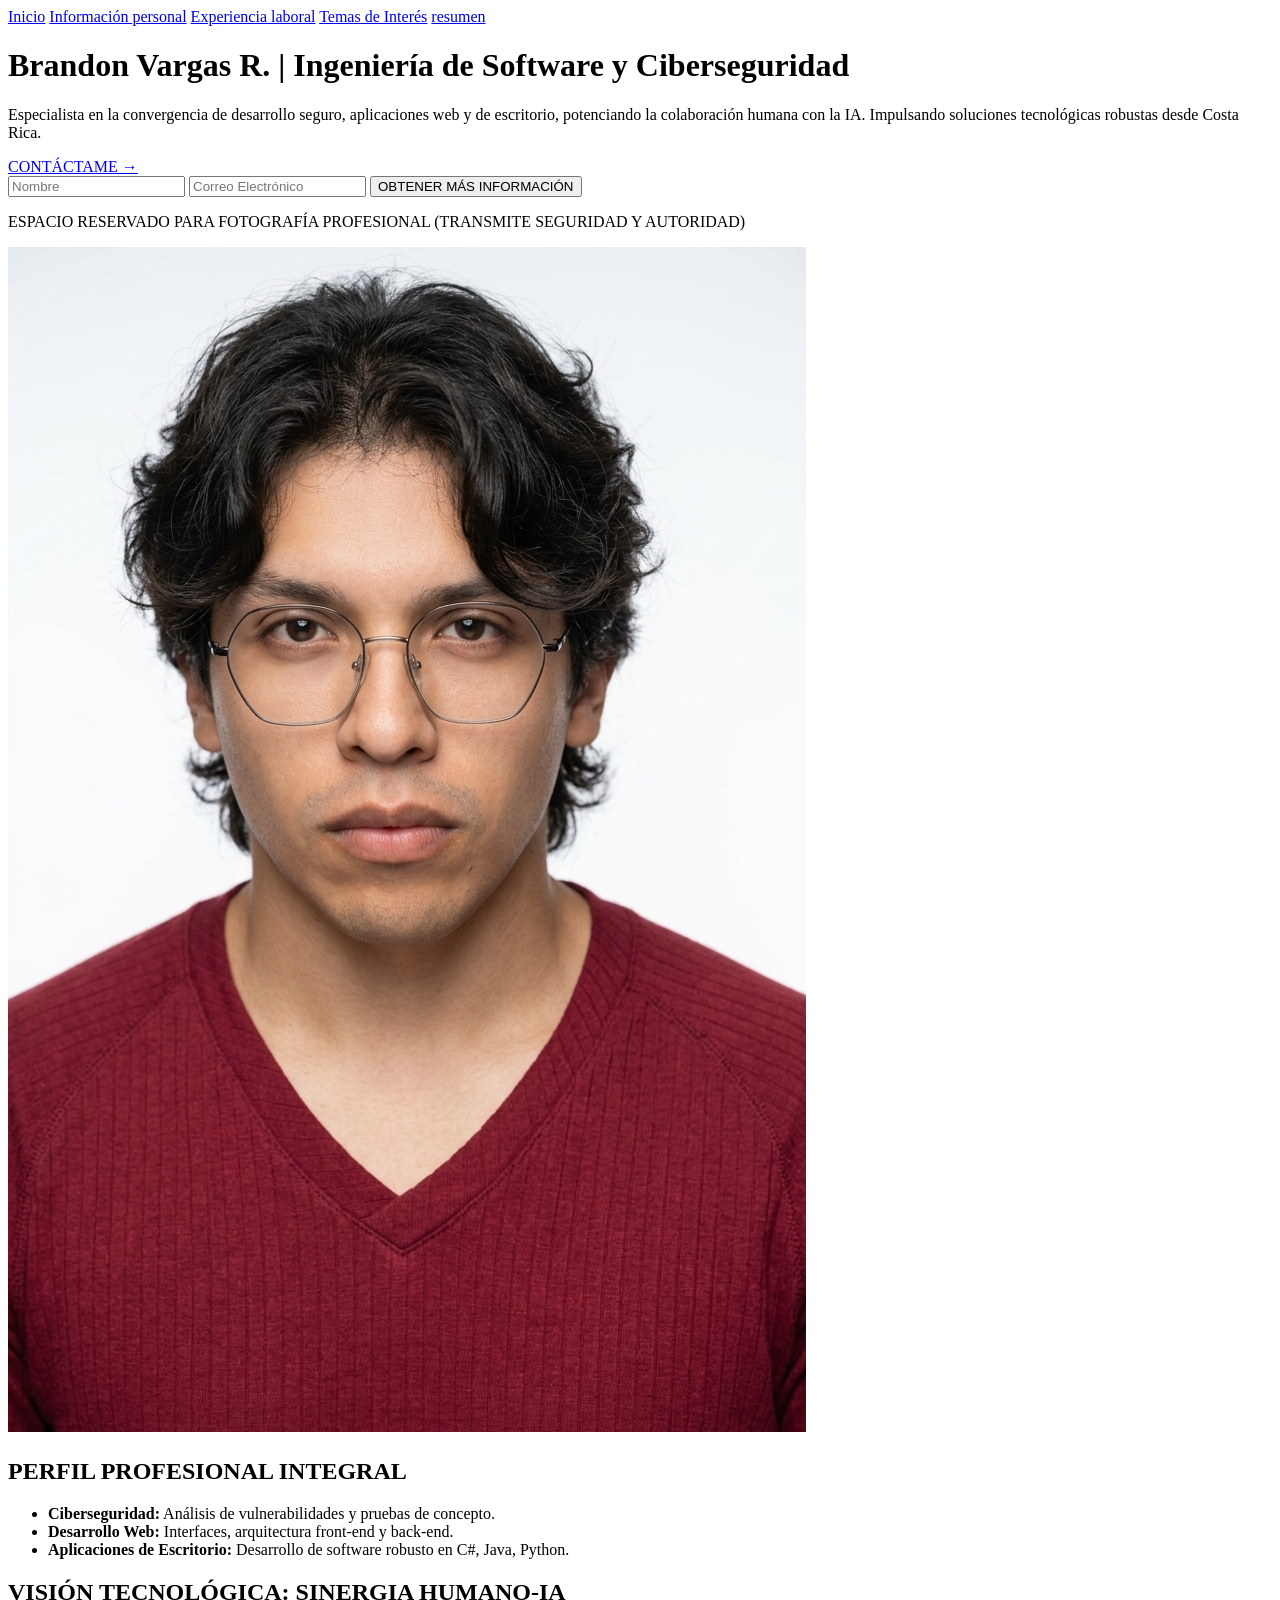
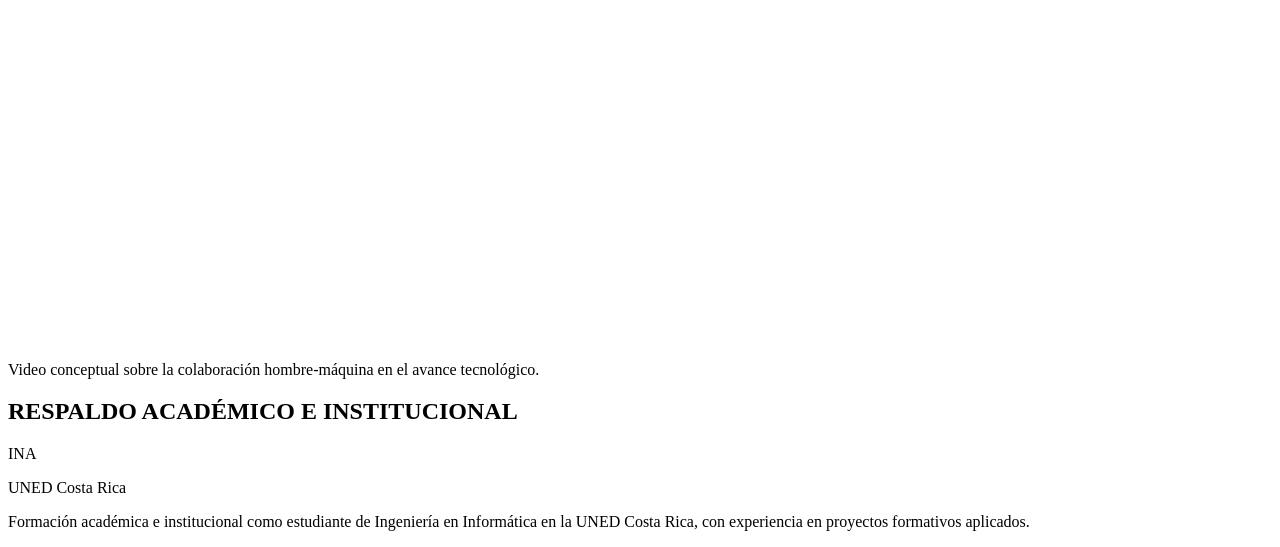
==== paginas/index.html @ bed2df45 "subi las paginas en blanco y solo index conm la informacion solicitada" ====
<!DOCTYPE html>
<html lang="es">
<head>
    <meta charset="UTF-8">
    <title>Inicio - Brandon Vargas R.</title>
</head>
<body>

    <nav>
        <a href="inicio.html">Inicio</a>
        <a href="informacion_personal.html">Información personal</a>
        <a href="experiencia_laboral.html">Experiencia laboral</a>
        <a href="temas_interes.html">Temas de Interés</a>
        <a href="resumen.html">resumen</a>
    </nav>

    <header>
        <div>
            <h1>Brandon Vargas R. | Ingeniería de Software y Ciberseguridad</h1>
            <p>Especialista en la convergencia de desarrollo seguro, aplicaciones web y de escritorio, potenciando la colaboración humana con la IA. Impulsando soluciones tecnológicas robustas desde Costa Rica.</p>

            <a href="informacion_personal.html">CONTÁCTAME →</a>

            <form>
                <input type="text" name="nombre" placeholder="Nombre">
                <input type="email" name="correo" placeholder="Correo Electrónico">
                <button type="submit">OBTENER MÁS INFORMACIÓN</button>
            </form>
        </div>

        <div>
            <p>ESPACIO RESERVADO PARA FOTOGRAFÍA PROFESIONAL (TRANSMITE SEGURIDAD Y AUTORIDAD)</p>
            <img src="../multimedia/Curriculum1.png" alt="Fotografía de Brandon Vargas R.">
        </div>
    </header>

    <section>
        <h2>PERFIL PROFESIONAL INTEGRAL</h2>
        <ul>
            <li><strong>Ciberseguridad:</strong> Análisis de vulnerabilidades y pruebas de concepto.</li>
            <li><strong>Desarrollo Web:</strong> Interfaces, arquitectura front-end y back-end.</li>
            <li><strong>Aplicaciones de Escritorio:</strong> Desarrollo de software robusto en C#, Java, Python.</li>
        </ul>
    </section>

    <section>
        <h2>VISIÓN TECNOLÓGICA: SINERGIA HUMANO-IA</h2>
        <iframe width="560" height="315" src="https://www.youtube.com/embed/2tpN3hQ4RMc" title="Video conceptual sobre la colaboración hombre-máquina" frameborder="0" allowfullscreen></iframe>
        <p>Video conceptual sobre la colaboración hombre-máquina en el avance tecnológico.</p>
    </section>

    <section>
        <h2>RESPALDO ACADÉMICO E INSTITUCIONAL</h2>
        <p>INA</p>
        <p>UNED Costa Rica</p>
        <p>Formación académica e institucional como estudiante de Ingeniería en Informática en la UNED Costa Rica, con experiencia en proyectos formativos aplicados.</p>
    </section>

</body>
</html>
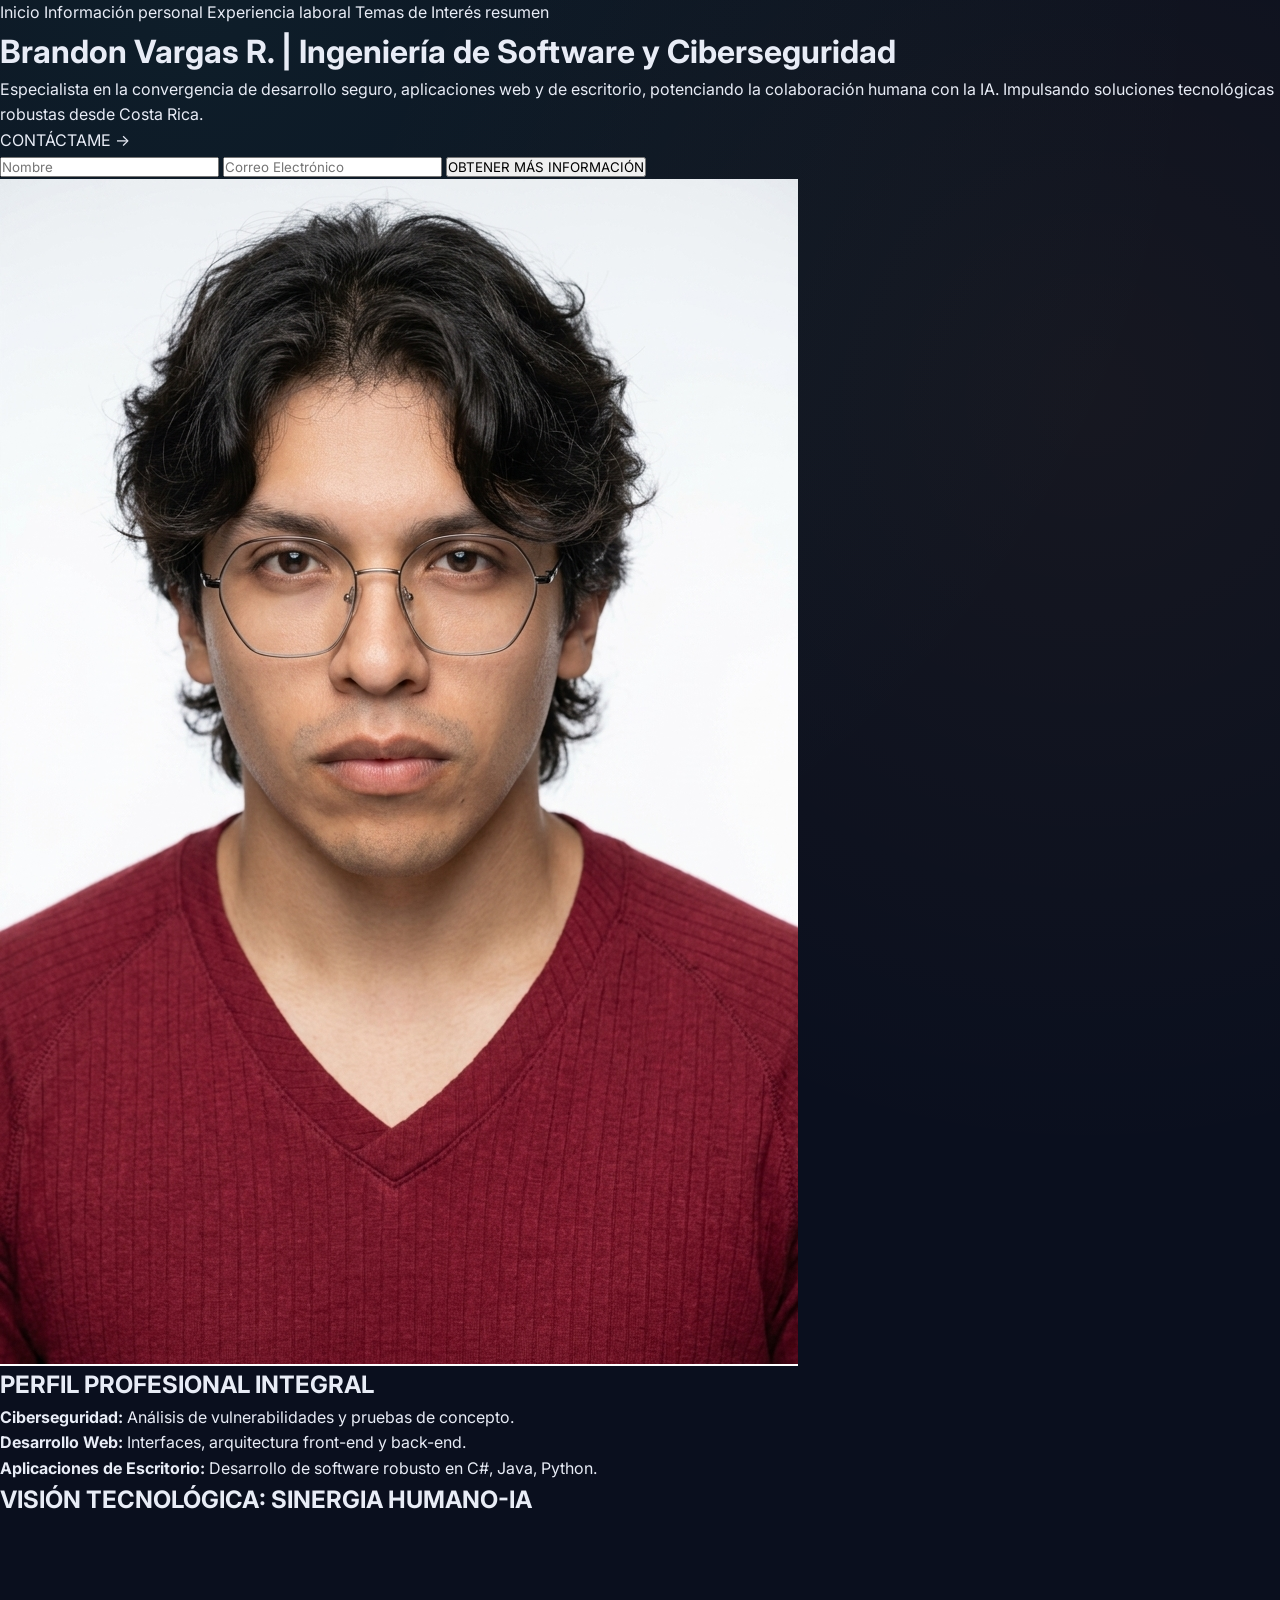
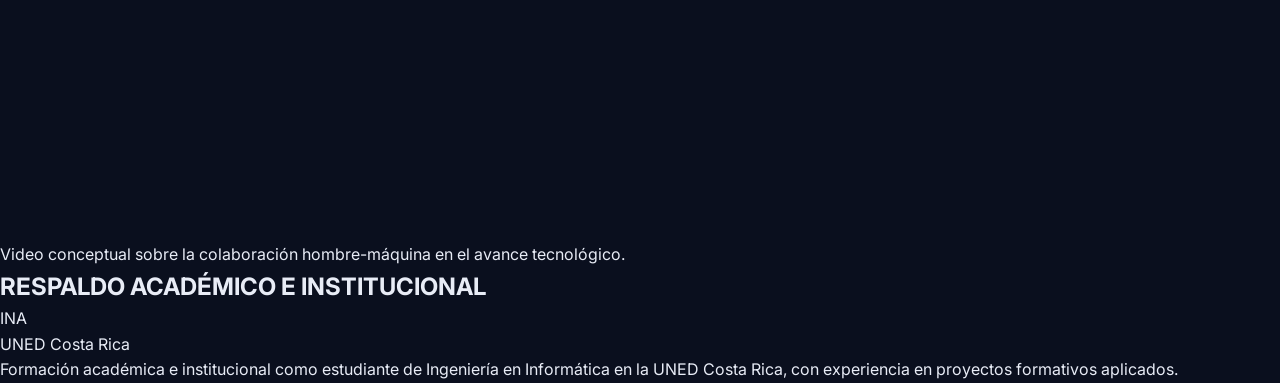
==== commit 4f3540a0: "primeras modificaciones de visualizacion con CSS" ====
--- a/paginas/index.html
+++ b/paginas/index.html
@@ -3,6 +3,7 @@
 <head>
     <meta charset="UTF-8">
     <title>Inicio - Brandon Vargas R.</title>
+    <link rel="stylesheet" href="../estilos/paraIndex.css">
 </head>
 <body>
 
@@ -29,7 +30,7 @@
         </div>
 
         <div>
-            <p>ESPACIO RESERVADO PARA FOTOGRAFÍA PROFESIONAL (TRANSMITE SEGURIDAD Y AUTORIDAD)</p>
+            
             <img src="../multimedia/Curriculum1.png" alt="Fotografía de Brandon Vargas R.">
         </div>
     </header>
--- a/estilos/paraIndex.css
+++ b/estilos/paraIndex.css
@@ -0,0 +1,70 @@
+@import url('https://fonts.googleapis.com/css2?family=Space+Grotesk:wght@500;600;700&family=Inter:wght@400;500;600&family=JetBrains+Mono:wght@400;500&display=swap');
+
+:root {
+    /* Color */
+    --bg: #0A0F1E;
+    --surface: #101830;
+    --surface-alt: #0D1428;
+    --border: rgba(148, 163, 200, 0.16);
+    --text: #E8ECF6;
+    --text-muted: #8D97AE;
+    --accent-cyan: #46E0C4;
+    --accent-cyan-dim: rgba(70, 224, 196, 0.14);
+    --accent-amber: #FFB454;
+
+    /* Tipografía */
+    --font-display: 'Space Grotesk', 'Segoe UI', sans-serif;
+    --font-body: 'Inter', 'Segoe UI', sans-serif;
+    --font-mono: 'JetBrains Mono', 'Courier New', monospace;
+
+    /* Layout */
+    --max-width: 1120px;
+    --radius: 4px;
+}
+
+/* ---------- Reset base ---------- */
+* {
+    box-sizing: border-box;
+    margin: 0;
+    padding: 0;
+}
+
+html {
+    scroll-behavior: smooth;
+}
+
+body {
+    background-color: var(--bg);
+    background-image:
+        radial-gradient(circle at 15% 0%, rgba(70, 224, 196, 0.07), transparent 45%),
+        radial-gradient(circle at 85% 20%, rgba(255, 180, 84, 0.05), transparent 40%);
+    color: var(--text);
+    font-family: var(--font-body);
+    font-size: 16px;
+    line-height: 1.6;
+    -webkit-font-smoothing: antialiased;
+}
+
+a {
+    color: inherit;
+    text-decoration: none;
+}
+
+ul {
+    list-style: none;
+}
+
+img {
+    max-width: 100%;
+    display: block;
+}
+
+button, input {
+    font-family: inherit;
+}
+
+:focus-visible {
+    outline: 2px solid var(--accent-cyan);
+    outline-offset: 3px;
+}
+
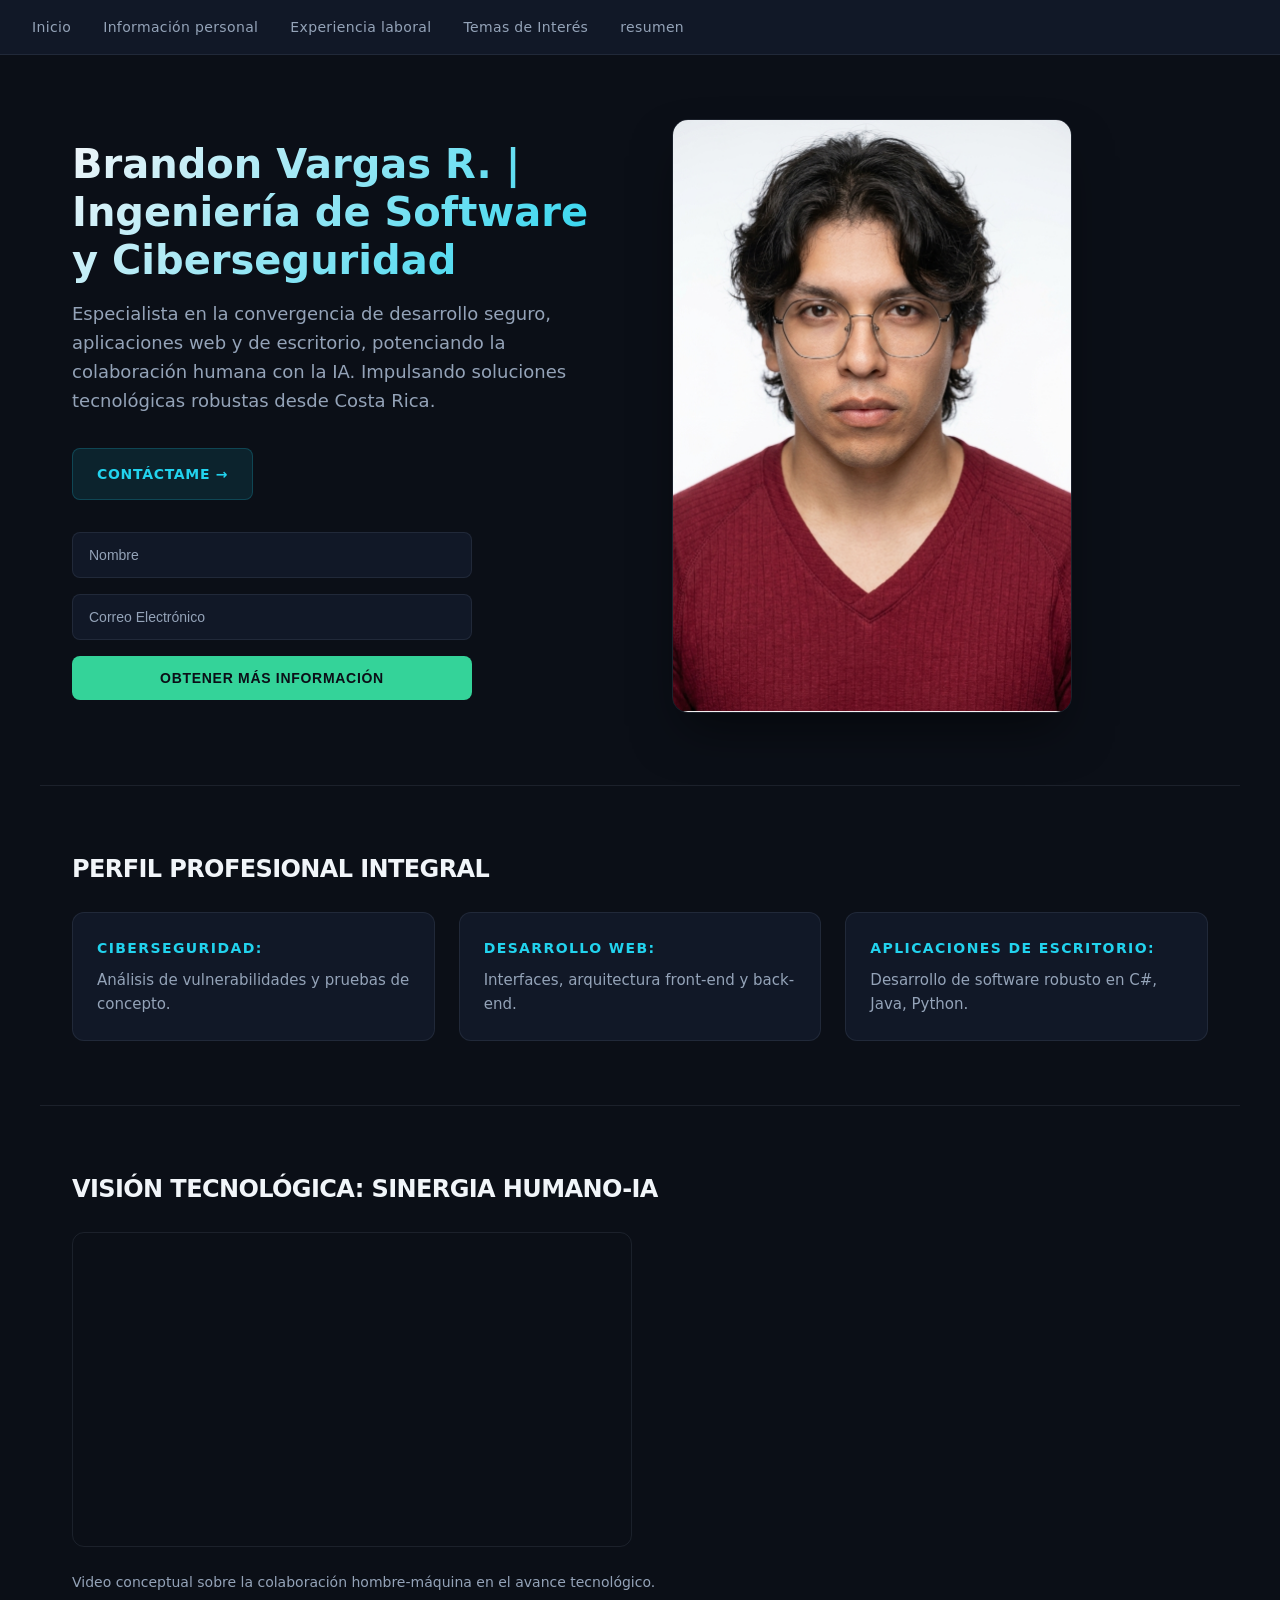
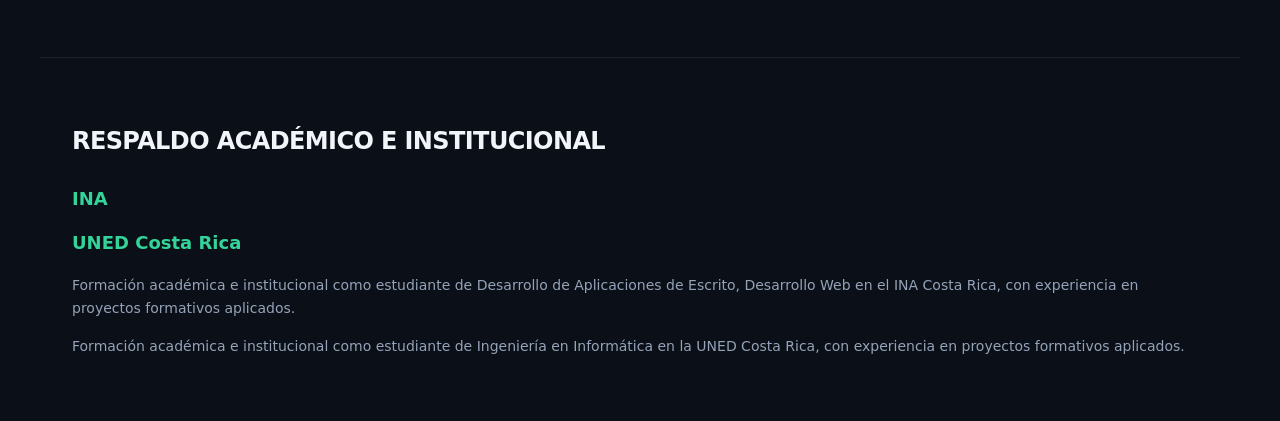
==== commit 0d916c26: "ultima version funcional comentada para estudio version 0.1" ====
--- a/paginas/index.html
+++ b/paginas/index.html
@@ -8,7 +8,7 @@
 <body>
 
     <nav>
-        <a href="inicio.html">Inicio</a>
+        <a href="index.html">Inicio</a>
         <a href="informacion_personal.html">Información personal</a>
         <a href="experiencia_laboral.html">Experiencia laboral</a>
         <a href="temas_interes.html">Temas de Interés</a>
@@ -54,8 +54,10 @@
         <h2>RESPALDO ACADÉMICO E INSTITUCIONAL</h2>
         <p>INA</p>
         <p>UNED Costa Rica</p>
+        <p>Formación académica e institucional como estudiante de Desarrollo de Aplicaciones de Escrito, Desarrollo Web en el INA Costa Rica, con experiencia en proyectos formativos aplicados.</p>
         <p>Formación académica e institucional como estudiante de Ingeniería en Informática en la UNED Costa Rica, con experiencia en proyectos formativos aplicados.</p>
     </section>
 
 </body>
 </html>
+
--- a/estilos/paraIndex.css
+++ b/estilos/paraIndex.css
@@ -1,70 +1,310 @@
-@import url('https://fonts.googleapis.com/css2?family=Space+Grotesk:wght@500;600;700&family=Inter:wght@400;500;600&family=JetBrains+Mono:wght@400;500&display=swap');
-
+/* ============================================================
+   ROOT: VARIABLES GLOBALES (CSS Custom Properties)
+   ============================================================ */
 :root {
-    /* Color */
-    --bg: #0A0F1E;
-    --surface: #101830;
-    --surface-alt: #0D1428;
-    --border: rgba(148, 163, 200, 0.16);
-    --text: #E8ECF6;
-    --text-muted: #8D97AE;
-    --accent-cyan: #46E0C4;
-    --accent-cyan-dim: rgba(70, 224, 196, 0.14);
-    --accent-amber: #FFB454;
-
-    /* Tipografía */
-    --font-display: 'Space Grotesk', 'Segoe UI', sans-serif;
-    --font-body: 'Inter', 'Segoe UI', sans-serif;
-    --font-mono: 'JetBrains Mono', 'Courier New', monospace;
-
-    /* Layout */
-    --max-width: 1120px;
-    --radius: 4px;
-}
-
-/* ---------- Reset base ---------- */
+    /* --- Fondos y superficies --- */
+    --bg: #0B0F17;                /* Fondo principal (casi negro) */
+    --surface: #111827;           /* Superficies de elementos (nav, tarjetas, inputs) */
+    --surface-alt: #0D1320;       /* Alternativa sutil para fondos secundarios */
+    --border: rgba(148, 163, 184, 0.12); /* Color de bordes con transparencia */
+
+    /* --- Texto --- */
+    --text: #F1F5F9;              /* Texto principal (blanco suave) */
+    --text-muted: #94A3B8;        /* Texto secundario o deshabilitado (gris azulado) */
+
+    /* --- Acentos funcionales --- */
+    --accent-cyan: #22D3EE;       /* Cian brillante para enlaces, bordes y hover */
+    --accent-cyan-dim: rgba(34, 211, 238, 0.10); /* Versión con opacidad para fondos */
+    --accent-emerald: #34D399;    /* Verde esmeralda para botones principales */
+    --accent-emerald-dim: rgba(52, 211, 153, 0.10);
+    --accent-rose: #FB7185;       /* Rosa (no se usa en este CSS, pero está declarado) */
+    --accent-rose-dim: rgba(251, 113, 133, 0.10);
+}
+
+/* ============================================================
+   RESET BÁSICO
+   ============================================================ */
 * {
-    box-sizing: border-box;
-    margin: 0;
-    padding: 0;
-}
-
-html {
-    scroll-behavior: smooth;
-}
-
+    margin: 0;          /* Elimina márgenes por defecto de todos los elementos */
+    padding: 0;         /* Elimina paddings por defecto */
+    box-sizing: border-box; /* Hace que padding y border no afecten al ancho total */
+}
+
+/* ============================================================
+   ESTILOS DEL BODY
+   ============================================================ */
 body {
-    background-color: var(--bg);
-    background-image:
-        radial-gradient(circle at 15% 0%, rgba(70, 224, 196, 0.07), transparent 45%),
-        radial-gradient(circle at 85% 20%, rgba(255, 180, 84, 0.05), transparent 40%);
+    background-color: var(--bg);   /* Fondo oscuro general */
+    color: var(--text);            /* Color de texto principal */
+    font-family: 'Inter', 'Segoe UI', system-ui, sans-serif; /* Fuentes modernas */
+    line-height: 1.6;              /* Interlineado legible */
+}
+
+/* ============================================================
+   NAVEGACIÓN (barra fija superior)
+   ============================================================ */
+nav {
+    background-color: var(--surface);  /* Fondo ligeramente más claro que el body */
+    border-bottom: 1px solid var(--border); /* Línea sutil inferior */
+    padding: 1rem 2rem;                /* Espaciado interno: arriba/abajo 1rem, laterales 2rem */
+    display: flex;                     /* Coloca los enlaces en fila */
+    gap: 2rem;                         /* Separación entre cada enlace */
+    position: sticky;                  /* Fija la barra al hacer scroll */
+    top: 0;                            /* Se mantiene pegada arriba */
+    z-index: 100;                      /* Asegura que esté por encima de otros elementos */
+}
+
+nav a {
+    color: var(--text-muted);          /* Color gris por defecto */
+    text-decoration: none;             /* Quita el subrayado */
+    font-size: 0.875rem;               /* Tamaño de fuente (14px si base=16px) */
+    font-weight: 500;                  /* Peso medio (semibold) */
+    letter-spacing: 0.025em;           /* Espaciado entre letras (ligero) */
+    transition: color 0.2s ease;       /* Suaviza el cambio de color al hacer hover */
+    position: relative;                /* Necesario para el pseudo-elemento ::after */
+}
+
+nav a:hover {
+    color: var(--accent-cyan);         /* Al pasar el mouse, se vuelve cian */
+}
+
+/* Subrayado animado que aparece desde la izquierda */
+nav a::after {
+    content: '';                       /* Pseudo-elemento vacío pero con contenido generado */
+    position: absolute;                /* Posicionamiento absoluto respecto al enlace */
+    bottom: -4px;                      /* Se coloca 4px debajo del texto */
+    left: 0;                           /* Comienza desde la izquierda */
+    width: 0;                          /* Inicialmente ancho 0 (invisible) */
+    height: 2px;                       /* Altura de la línea */
+    background: var(--accent-cyan);    /* Color de la línea */
+    transition: width 0.3s ease;       /* Anima el ancho cuando cambia */
+}
+
+nav a:hover::after {
+    width: 100%;                       /* Al hacer hover, la línea ocupa todo el ancho */
+}
+
+/* ============================================================
+   HEADER (presentación principal)
+   ============================================================ */
+header {
+    display: grid;                     /* Usamos grid para dos columnas */
+    grid-template-columns: 1fr 1fr;    /* Dos columnas de igual tamaño */
+    gap: 4rem;                         /* Separación entre columnas */
+    padding: 4rem 2rem;                /* Espaciado interno */
+    max-width: 1200px;                 /* Ancho máximo para no estirarse en pantallas grandes */
+    margin: 0 auto;                    /* Centra el header horizontalmente */
+    align-items: center;               /* Centra verticalmente el contenido de ambas columnas */
+}
+
+/* Título principal */
+header h1 {
+    font-size: 2.5rem;                 /* Tamaño grande (40px) */
+    font-weight: 700;                  /* Negrita */
+    line-height: 1.2;                  /* Interlineado más ajustado */
+    margin-bottom: 1rem;               /* Separación inferior */
+    /* Efecto degradado en el texto (solo funciona con -webkit- en algunos navegadores) */
+    background: linear-gradient(135deg, var(--text) 0%, var(--accent-cyan) 100%);
+    -webkit-background-clip: text;     /* Recorta el fondo al área del texto (WebKit) */
+    -webkit-text-fill-color: transparent; /* Hace que el texto sea transparente para ver el fondo */
+    background-clip: text;             /* Versión estándar (aunque no todos los navegadores lo soportan) */
+}
+
+/* Párrafo introductorio */
+header p {
+    color: var(--text-muted);          /* Color más suave */
+    font-size: 1.125rem;               /* 18px */
+    margin-bottom: 2rem;               /* Espacio antes del botón */
+    max-width: 540px;                  /* Limita el ancho para mejor legibilidad */
+}
+
+/* Botón CTA (llamada a la acción) */
+header a[href="informacion_personal.html"] {
+    display: inline-flex;              /* Para alinear icono y texto (aunque no hay icono) */
+    align-items: center;
+    gap: 0.5rem;
+    background: var(--accent-cyan-dim); /* Fondo con opacidad */
+    color: var(--accent-cyan);          /* Texto cian */
+    padding: 0.875rem 1.5rem;           /* 14px vertical, 24px horizontal */
+    border-radius: 8px;                 /* Bordes redondeados */
+    text-decoration: none;              /* Sin subrayado */
+    font-weight: 600;
+    font-size: 0.875rem;
+    letter-spacing: 0.05em;
+    border: 1px solid rgba(34, 211, 238, 0.2); /* Borde sutil */
+    transition: all 0.2s ease;          /* Transición para todos los cambios */
+    margin-bottom: 2rem;                /* Separación con el formulario */
+}
+
+header a:hover {
+    background: var(--accent-cyan);     /* Fondo sólido cian */
+    color: var(--bg);                   /* Texto oscuro para contraste */
+    box-shadow: 0 0 20px rgba(34, 211, 238, 0.3); /* Sombra luminosa */
+}
+
+/* ============================================================
+   FORMULARIO (dentro del header)
+   ============================================================ */
+form {
+    display: flex;
+    flex-direction: column;            /* Coloca los campos en columna */
+    gap: 1rem;                         /* Separación entre campos */
+    max-width: 400px;                  /* Ancho máximo para no estirarse */
+}
+
+/* Campos de entrada */
+form input {
+    background: var(--surface);        /* Fondo igual que la barra de navegación */
+    border: 1px solid var(--border);   /* Borde sutil */
+    border-radius: 8px;
+    padding: 0.875rem 1rem;            /* Relleno interno */
+    color: var(--text);                /* Texto blanco */
+    font-size: 0.875rem;
+    transition: border-color 0.2s ease, box-shadow 0.2s ease; /* Suaviza cambios */
+}
+
+form input::placeholder {
+    color: var(--text-muted);          /* Color del texto de marcador de posición */
+}
+
+form input:focus {
+    outline: none;                     /* Quita el borde de enfoque predeterminado */
+    border-color: var(--accent-cyan);  /* Borde cian al enfocar */
+    box-shadow: 0 0 0 3px var(--accent-cyan-dim); /* Sombra externa con opacidad */
+}
+
+/* Botón del formulario */
+form button {
+    background: var(--accent-emerald); /* Fondo verde esmeralda */
+    color: var(--bg);                  /* Texto oscuro */
+    border: none;
+    border-radius: 8px;
+    padding: 0.875rem 1.5rem;
+    font-weight: 600;
+    font-size: 0.875rem;
+    letter-spacing: 0.05em;
+    cursor: pointer;                   /* Cambia el cursor a mano */
+    transition: all 0.2s ease;
+}
+
+form button:hover {
+    background: #10B981;               /* Verde un poco más oscuro */
+    box-shadow: 0 0 20px rgba(52, 211, 153, 0.3); /* Brillo alrededor */
+}
+
+/* ============================================================
+   IMAGEN DEL HEADER
+   ============================================================ */
+header img {
+    width: 100%;                       /* Ocupa todo el ancho de su contenedor */
+    max-width: 400px;                  /* Pero no crece más de 400px */
+    border-radius: 16px;               /* Esquinas redondeadas */
+    border: 1px solid var(--border);   /* Borde sutil */
+    box-shadow: 0 25px 50px -12px rgba(0, 0, 0, 0.5); /* Sombra elevada */
+}
+
+/* ============================================================
+   SECCIONES GENÉRICAS (cada section después del header)
+   ============================================================ */
+section {
+    max-width: 1200px;                 /* Mismo ancho máximo que el header */
+    margin: 0 auto;                    /* Centrado */
+    padding: 4rem 2rem;                /* Mismo espaciado */
+    border-top: 1px solid var(--border); /* Línea divisoria entre secciones */
+}
+
+section h2 {
+    font-size: 1.5rem;                 /* 24px */
+    font-weight: 700;
+    margin-bottom: 1.5rem;
     color: var(--text);
-    font-family: var(--font-body);
-    font-size: 16px;
-    line-height: 1.6;
-    -webkit-font-smoothing: antialiased;
-}
-
-a {
-    color: inherit;
-    text-decoration: none;
-}
-
-ul {
-    list-style: none;
-}
-
-img {
-    max-width: 100%;
-    display: block;
-}
-
-button, input {
-    font-family: inherit;
-}
-
-:focus-visible {
-    outline: 2px solid var(--accent-cyan);
-    outline-offset: 3px;
-}
-
+    letter-spacing: -0.025em;          /* Reducción ligera del espaciado entre letras */
+}
+
+/* ============================================================
+   LISTA DEL PERFIL (primer section > ul)
+   ============================================================ */
+section ul {
+    list-style: none;                  /* Quita los puntos de lista */
+    display: grid;
+    grid-template-columns: repeat(auto-fit, minmax(300px, 1fr)); /* Columnas adaptables */
+    gap: 1.5rem;
+}
+
+section ul li {
+    background: var(--surface);
+    border: 1px solid var(--border);
+    border-radius: 12px;
+    padding: 1.5rem;
+    transition: transform 0.2s ease, border-color 0.2s ease; /* Animación al hover */
+}
+
+section ul li:hover {
+    transform: translateY(-2px);       /* Levanta ligeramente la tarjeta */
+    border-color: var(--accent-cyan);  /* Borde cian */
+}
+
+/* Etiqueta (strong) dentro de cada ítem */
+section ul li strong {
+    color: var(--accent-cyan);
+    display: block;                    /* Ocupa toda la línea */
+    margin-bottom: 0.5rem;
+    font-size: 0.875rem;
+    text-transform: uppercase;         /* MAYÚSCULAS */
+    letter-spacing: 0.1em;             /* Mayor espaciado */
+}
+
+/* Texto descriptivo */
+section ul li {
+    color: var(--text-muted);
+    font-size: 0.9375rem;              /* 15px */
+}
+
+/* ============================================================
+   VIDEO (segundo section)
+   ============================================================ */
+section iframe {
+    width: 100%;
+    max-width: 560px;                  /* Tamaño típico de YouTube */
+    aspect-ratio: 16/9;                /* Mantiene proporción 16:9 automáticamente */
+    border-radius: 12px;
+    border: 1px solid var(--border);
+}
+
+section p {
+    color: var(--text-muted);
+    margin-top: 1rem;
+    font-size: 0.875rem;
+}
+
+/* ============================================================
+   INSTITUCIONES (tercer section) - Sobrescritura de estilos
+   ============================================================ */
+/* Los dos primeros párrafos dentro del tercer section (los que dicen INA y UNED) */
+section:nth-of-type(3) p:first-of-type,
+section:nth-of-type(3) p:nth-of-type(2) {
+    color: var(--accent-emerald);      /* Verde esmeralda */
+    font-weight: 600;
+    font-size: 1.125rem;               /* 18px */
+    margin-bottom: 0.25rem;
+}
+
+/* ============================================================
+   RESPONSIVE (para pantallas menores a 768px)
+   ============================================================ */
+@media (max-width: 768px) {
+    header {
+        grid-template-columns: 1fr;    /* Una sola columna */
+        text-align: center;            /* Texto centrado */
+    }
+
+    header img {
+        margin: 0 auto;                /* Centra la imagen */
+    }
+
+    nav {
+        flex-wrap: wrap;               /* Permite que los enlaces salten a otra línea */
+        justify-content: center;       /* Centra los enlaces */
+        gap: 1rem;                     /* Reduce el espacio entre ellos */
+    }
+}
